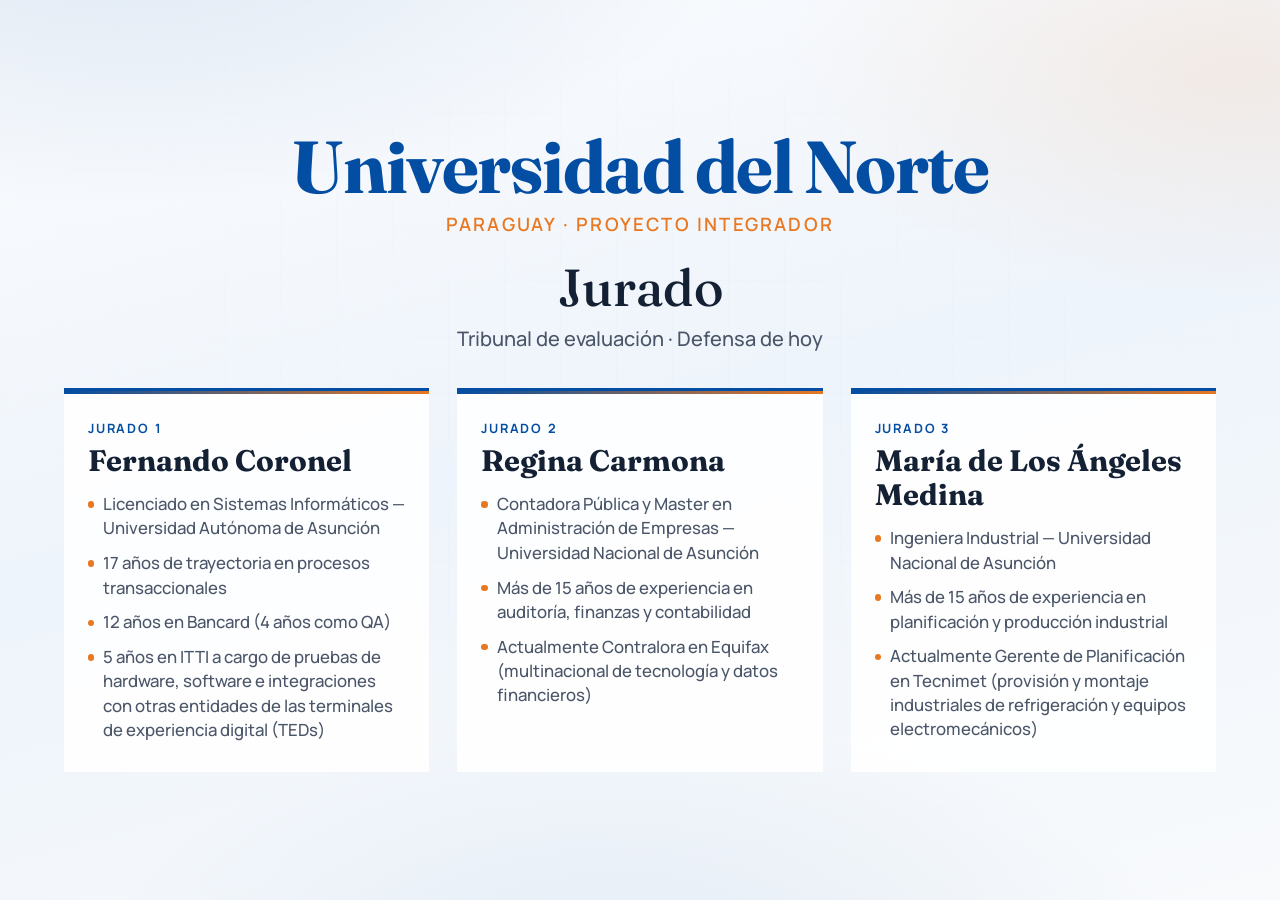
==== docs/index.html @ 90a96470 "Add docs/ site for GitHub Pages deploy Copy the jury presentation into docs/ so Pages can serve from" ====
<!DOCTYPE html>
<html lang="es">
<head>
  <meta charset="UTF-8" />
  <meta name="viewport" content="width=device-width, initial-scale=1" />
  <title>Jurado · Proyecto Integrador · Universidad del Norte</title>
  <link rel="preconnect" href="https://fonts.googleapis.com" />
  <link rel="preconnect" href="https://fonts.gstatic.com" crossorigin />
  <link href="https://fonts.googleapis.com/css2?family=Fraunces:opsz,wght@9..144,500;9..144,700&family=Manrope:wght@400;500;600;700&display=swap" rel="stylesheet" />
  <link rel="stylesheet" href="styles.css" />
</head>
<body>
  <div class="atmosphere" aria-hidden="true"></div>

  <main class="stage">
    <header class="brand-block">
      <p class="brand-mark">Universidad del Norte</p>
      <p class="brand-sub">Paraguay · Proyecto Integrador</p>
      <h1 class="title">Jurado</h1>
      <p class="lede">Tribunal de evaluación · Defensa de hoy</p>
    </header>

    <section class="profiles" aria-label="Miembros del jurado">
      <article class="profile profile--filled">
        <div class="profile__accent" aria-hidden="true"></div>
        <p class="profile__role">Jurado 1</p>
        <h2 class="profile__name">Fernando Coronel</h2>
        <ul class="profile__bio">
          <li>Licenciado en Sistemas Informáticos — Universidad Autónoma de Asunción</li>
          <li>17 años de trayectoria en procesos transaccionales</li>
          <li>12 años en Bancard (4 años como QA)</li>
          <li>5 años en ITTI a cargo de pruebas de hardware, software e integraciones con otras entidades de las terminales de experiencia digital (TEDs)</li>
        </ul>
      </article>

      <article class="profile profile--filled">
        <div class="profile__accent" aria-hidden="true"></div>
        <p class="profile__role">Jurado 2</p>
        <h2 class="profile__name">Regina Carmona</h2>
        <ul class="profile__bio">
          <li>Contadora Pública y Master en Administración de Empresas — Universidad Nacional de Asunción</li>
          <li>Más de 15 años de experiencia en auditoría, finanzas y contabilidad</li>
          <li>Actualmente Contralora en Equifax (multinacional de tecnología y datos financieros)</li>
        </ul>
      </article>

      <article class="profile profile--filled">
        <div class="profile__accent" aria-hidden="true"></div>
        <p class="profile__role">Jurado 3</p>
        <h2 class="profile__name">María de Los Ángeles Medina</h2>
        <ul class="profile__bio">
          <li>Ingeniera Industrial — Universidad Nacional de Asunción</li>
          <li>Más de 15 años de experiencia en planificación y producción industrial</li>
          <li>Actualmente Gerente de Planificación en Tecnimet (provisión y montaje industriales de refrigeración y equipos electromecánicos)</li>
        </ul>
      </article>
    </section>
  </main>
</body>
</html>
---- docs/styles.css ----
/* UniNorte-inspired light projection palette
   Primary blue: #034EA2 (institutional)
   Accent orange: #E87822 (warm CTA / highlight)
   Surfaces: off-white / soft blue wash — projector-safe */
:root {
  --blue: #034ea2;
  --blue-deep: #023a7a;
  --blue-soft: #e8f1fb;
  --orange: #e87822;
  --orange-soft: #fff1e4;
  --ink: #142033;
  --ink-muted: #4a5568;
  --paper: #f6f8fc;
  --paper-bright: #ffffff;
  --line: rgba(3, 78, 162, 0.14);
  --font-display: "Fraunces", "Georgia", serif;
  --font-body: "Manrope", "Segoe UI", sans-serif;
}

*,
*::before,
*::after {
  box-sizing: border-box;
}

html,
body {
  margin: 0;
  min-height: 100%;
}

body {
  font-family: var(--font-body);
  color: var(--ink);
  background: var(--paper);
  overflow-x: hidden;
}

.atmosphere {
  position: fixed;
  inset: 0;
  z-index: 0;
  pointer-events: none;
  background:
    radial-gradient(ellipse 90% 60% at 8% -10%, rgba(3, 78, 162, 0.12), transparent 55%),
    radial-gradient(ellipse 70% 50% at 96% 8%, rgba(232, 120, 34, 0.1), transparent 50%),
    radial-gradient(ellipse 80% 55% at 50% 110%, rgba(3, 78, 162, 0.08), transparent 55%),
    linear-gradient(165deg, #fbfcfe 0%, #eef4fb 48%, #f8fafc 100%);
}

.atmosphere::after {
  content: "";
  position: absolute;
  inset: 0;
  opacity: 0.35;
  background-image:
    linear-gradient(rgba(3, 78, 162, 0.035) 1px, transparent 1px),
    linear-gradient(90deg, rgba(3, 78, 162, 0.035) 1px, transparent 1px);
  background-size: 56px 56px;
  mask-image: radial-gradient(ellipse 75% 70% at 50% 40%, #000 20%, transparent 85%);
}

.stage {
  position: relative;
  z-index: 1;
  min-height: 100vh;
  display: flex;
  flex-direction: column;
  justify-content: center;
  gap: clamp(1.75rem, 4vh, 3rem);
  padding: clamp(1.5rem, 4vw, 3.5rem) clamp(1.25rem, 5vw, 4rem);
  max-width: 1280px;
  margin: 0 auto;
}

.brand-block {
  text-align: center;
  animation: rise 0.8s ease-out both;
}

.brand-mark {
  margin: 0;
  font-family: var(--font-display);
  font-weight: 700;
  font-size: clamp(2.4rem, 6.5vw, 4.6rem);
  line-height: 1.05;
  letter-spacing: -0.02em;
  color: var(--blue);
}

.brand-sub {
  margin: 0.35rem 0 0;
  font-size: clamp(0.95rem, 1.6vw, 1.15rem);
  font-weight: 600;
  letter-spacing: 0.12em;
  text-transform: uppercase;
  color: var(--orange);
}

.title {
  margin: clamp(1rem, 2.5vh, 1.6rem) 0 0;
  font-family: var(--font-display);
  font-weight: 500;
  font-size: clamp(2rem, 4.5vw, 3.25rem);
  line-height: 1.1;
  color: var(--ink);
}

.lede {
  margin: 0.5rem 0 0;
  font-size: clamp(1rem, 1.8vw, 1.25rem);
  color: var(--ink-muted);
  font-weight: 500;
}

.profiles {
  display: grid;
  grid-template-columns: repeat(3, minmax(0, 1fr));
  gap: clamp(1rem, 2.5vw, 1.75rem);
  align-items: stretch;
}

.profile {
  position: relative;
  padding: clamp(1.25rem, 2.5vw, 1.75rem) clamp(1.1rem, 2vw, 1.5rem)
    clamp(1.35rem, 2.5vw, 1.85rem);
  background: color-mix(in srgb, var(--paper-bright) 88%, transparent);
  border-top: 3px solid var(--blue);
  animation: rise 0.85s ease-out both;
}

.profile:nth-child(1) {
  animation-delay: 0.12s;
}

.profile:nth-child(2) {
  animation-delay: 0.24s;
}

.profile:nth-child(3) {
  animation-delay: 0.36s;
}

.profile__accent {
  position: absolute;
  left: 0;
  top: 0;
  width: 100%;
  height: 3px;
  background: linear-gradient(90deg, var(--blue), var(--orange));
  transform-origin: left center;
  animation: sweep 1.1s ease-out both;
}

.profile:nth-child(2) .profile__accent {
  animation-delay: 0.2s;
}

.profile:nth-child(3) .profile__accent {
  animation-delay: 0.35s;
}

.profile__role {
  margin: 0;
  font-size: 0.8rem;
  font-weight: 700;
  letter-spacing: 0.14em;
  text-transform: uppercase;
  color: var(--blue);
}

.profile__name {
  margin: 0.45rem 0 0.9rem;
  font-family: var(--font-display);
  font-weight: 700;
  font-size: clamp(1.45rem, 2.4vw, 1.85rem);
  line-height: 1.15;
  color: var(--ink);
}

.profile__bio {
  margin: 0;
  padding: 0;
  list-style: none;
  display: flex;
  flex-direction: column;
  gap: 0.65rem;
}

.profile__bio li {
  position: relative;
  padding-left: 0.95rem;
  font-size: clamp(0.92rem, 1.35vw, 1.05rem);
  line-height: 1.45;
  color: var(--ink-muted);
  font-weight: 500;
}

.profile__bio li::before {
  content: "";
  position: absolute;
  left: 0;
  top: 0.55em;
  width: 0.4rem;
  height: 0.4rem;
  border-radius: 50%;
  background: var(--orange);
}

@keyframes rise {
  from {
    opacity: 0;
    transform: translateY(14px);
  }
  to {
    opacity: 1;
    transform: translateY(0);
  }
}

@keyframes sweep {
  from {
    transform: scaleX(0);
  }
  to {
    transform: scaleX(1);
  }
}

@media (max-width: 900px) {
  .stage {
    justify-content: flex-start;
    padding-top: 2rem;
    padding-bottom: 2.5rem;
  }

  .profiles {
    grid-template-columns: 1fr;
  }

  .brand-mark {
    font-size: clamp(2rem, 9vw, 3rem);
  }
}

@media (prefers-reduced-motion: reduce) {
  .brand-block,
  .profile,
  .profile__accent {
    animation: none;
  }
}
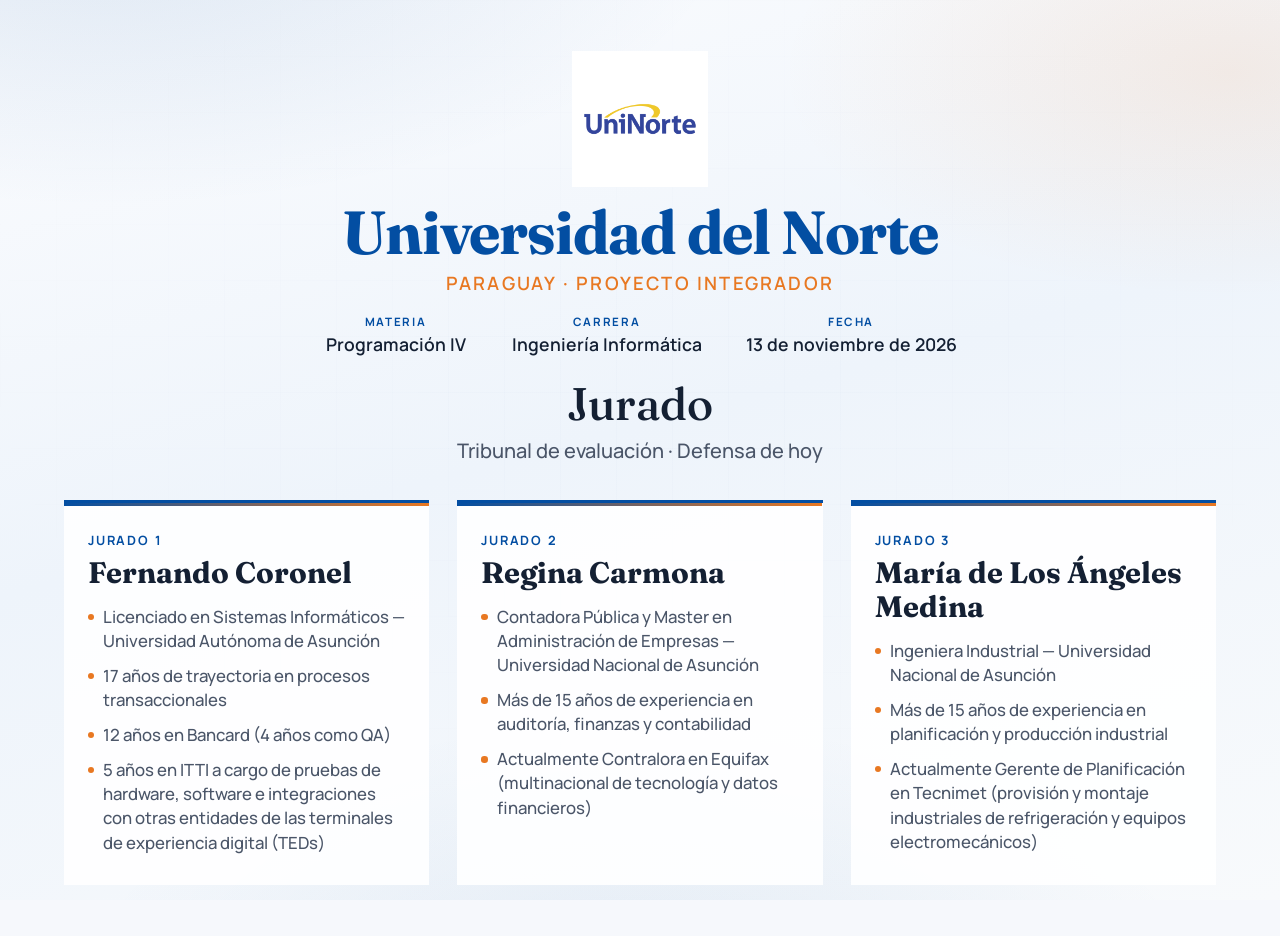
==== commit a79e5bf5: "Add Uninorte logo, course meta, and defense date Header now shows the institutional logo, Programaci" ====
--- a/docs/index.html
+++ b/docs/index.html
@@ -14,8 +14,29 @@
 
   <main class="stage">
     <header class="brand-block">
+      <img
+        class="brand-logo"
+        src="assets/uninorte-logo.png"
+        alt="Universidad del Norte"
+        width="980"
+        height="980"
+      />
       <p class="brand-mark">Universidad del Norte</p>
       <p class="brand-sub">Paraguay · Proyecto Integrador</p>
+      <dl class="meta">
+        <div class="meta__item">
+          <dt>Materia</dt>
+          <dd>Programación IV</dd>
+        </div>
+        <div class="meta__item">
+          <dt>Carrera</dt>
+          <dd>Ingeniería Informática</dd>
+        </div>
+        <div class="meta__item">
+          <dt>Fecha</dt>
+          <dd><time datetime="2026-11-13">13 de noviembre de 2026</time></dd>
+        </div>
+      </dl>
       <h1 class="title">Jurado</h1>
       <p class="lede">Tribunal de evaluación · Defensa de hoy</p>
     </header>
--- a/docs/styles.css
+++ b/docs/styles.css
@@ -78,11 +78,19 @@
   animation: rise 0.8s ease-out both;
 }
 
+.brand-logo {
+  display: block;
+  width: clamp(5.5rem, 12vw, 8.5rem);
+  height: auto;
+  margin: 0 auto 0.85rem;
+  object-fit: contain;
+}
+
 .brand-mark {
   margin: 0;
   font-family: var(--font-display);
   font-weight: 700;
-  font-size: clamp(2.4rem, 6.5vw, 4.6rem);
+  font-size: clamp(2.1rem, 5.5vw, 3.8rem);
   line-height: 1.05;
   letter-spacing: -0.02em;
   color: var(--blue);
@@ -97,11 +105,42 @@
   color: var(--orange);
 }
 
+.meta {
+  display: flex;
+  flex-wrap: wrap;
+  justify-content: center;
+  gap: clamp(0.75rem, 2vw, 1.75rem) clamp(1.25rem, 3.5vw, 2.75rem);
+  margin: clamp(0.9rem, 2vh, 1.35rem) auto 0;
+  max-width: 52rem;
+}
+
+.meta__item {
+  margin: 0;
+  text-align: center;
+  min-width: 9rem;
+}
+
+.meta dt {
+  margin: 0;
+  font-size: 0.72rem;
+  font-weight: 700;
+  letter-spacing: 0.14em;
+  text-transform: uppercase;
+  color: var(--blue);
+}
+
+.meta dd {
+  margin: 0.2rem 0 0;
+  font-size: clamp(0.95rem, 1.5vw, 1.1rem);
+  font-weight: 600;
+  color: var(--ink);
+}
+
 .title {
   margin: clamp(1rem, 2.5vh, 1.6rem) 0 0;
   font-family: var(--font-display);
   font-weight: 500;
-  font-size: clamp(2rem, 4.5vw, 3.25rem);
+  font-size: clamp(1.85rem, 4vw, 2.85rem);
   line-height: 1.1;
   color: var(--ink);
 }
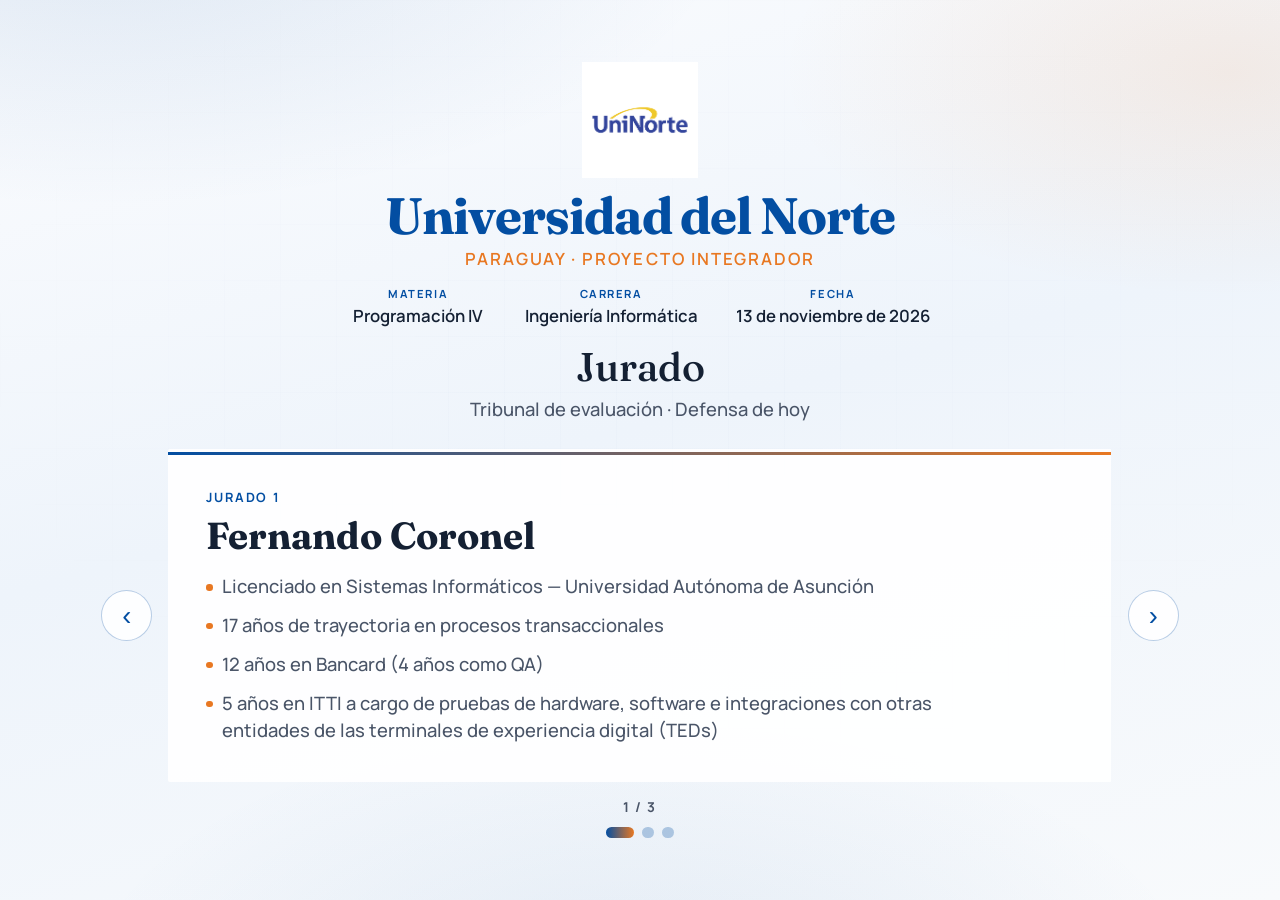
==== commit cf976b39: "Add click-only juror carousel with smooth transitions Replace the three-column grid with a click-dri" ====
--- a/docs/index.html
+++ b/docs/index.html
@@ -41,41 +41,77 @@
       <p class="lede">Tribunal de evaluación · Defensa de hoy</p>
     </header>
 
-    <section class="profiles" aria-label="Miembros del jurado">
-      <article class="profile profile--filled">
-        <div class="profile__accent" aria-hidden="true"></div>
-        <p class="profile__role">Jurado 1</p>
-        <h2 class="profile__name">Fernando Coronel</h2>
-        <ul class="profile__bio">
-          <li>Licenciado en Sistemas Informáticos — Universidad Autónoma de Asunción</li>
-          <li>17 años de trayectoria en procesos transaccionales</li>
-          <li>12 años en Bancard (4 años como QA)</li>
-          <li>5 años en ITTI a cargo de pruebas de hardware, software e integraciones con otras entidades de las terminales de experiencia digital (TEDs)</li>
-        </ul>
-      </article>
+    <section
+      class="carousel"
+      aria-roledescription="carrusel"
+      aria-label="Miembros del jurado"
+      data-carousel
+    >
+      <div class="carousel__shell">
+        <button
+          type="button"
+          class="carousel__nav carousel__nav--prev"
+          data-carousel-prev
+          aria-label="Jurado anterior"
+        >
+          <span aria-hidden="true">‹</span>
+        </button>
 
-      <article class="profile profile--filled">
-        <div class="profile__accent" aria-hidden="true"></div>
-        <p class="profile__role">Jurado 2</p>
-        <h2 class="profile__name">Regina Carmona</h2>
-        <ul class="profile__bio">
-          <li>Contadora Pública y Master en Administración de Empresas — Universidad Nacional de Asunción</li>
-          <li>Más de 15 años de experiencia en auditoría, finanzas y contabilidad</li>
-          <li>Actualmente Contralora en Equifax (multinacional de tecnología y datos financieros)</li>
-        </ul>
-      </article>
+        <div class="carousel__viewport">
+          <div class="carousel__track" data-carousel-track>
+            <article class="carousel__slide profile is-active" data-carousel-slide aria-hidden="false">
+              <div class="profile__accent" aria-hidden="true"></div>
+              <p class="profile__role">Jurado 1</p>
+              <h2 class="profile__name">Fernando Coronel</h2>
+              <ul class="profile__bio">
+                <li>Licenciado en Sistemas Informáticos — Universidad Autónoma de Asunción</li>
+                <li>17 años de trayectoria en procesos transaccionales</li>
+                <li>12 años en Bancard (4 años como QA)</li>
+                <li>5 años en ITTI a cargo de pruebas de hardware, software e integraciones con otras entidades de las terminales de experiencia digital (TEDs)</li>
+              </ul>
+            </article>
 
-      <article class="profile profile--filled">
-        <div class="profile__accent" aria-hidden="true"></div>
-        <p class="profile__role">Jurado 3</p>
-        <h2 class="profile__name">María de Los Ángeles Medina</h2>
-        <ul class="profile__bio">
-          <li>Ingeniera Industrial — Universidad Nacional de Asunción</li>
-          <li>Más de 15 años de experiencia en planificación y producción industrial</li>
-          <li>Actualmente Gerente de Planificación en Tecnimet (provisión y montaje industriales de refrigeración y equipos electromecánicos)</li>
-        </ul>
-      </article>
+            <article class="carousel__slide profile" data-carousel-slide aria-hidden="true">
+              <div class="profile__accent" aria-hidden="true"></div>
+              <p class="profile__role">Jurado 2</p>
+              <h2 class="profile__name">Regina Carmona</h2>
+              <ul class="profile__bio">
+                <li>Contadora Pública y Master en Administración de Empresas — Universidad Nacional de Asunción</li>
+                <li>Más de 15 años de experiencia en auditoría, finanzas y contabilidad</li>
+                <li>Actualmente Contralora en Equifax (multinacional de tecnología y datos financieros)</li>
+              </ul>
+            </article>
+
+            <article class="carousel__slide profile" data-carousel-slide aria-hidden="true">
+              <div class="profile__accent" aria-hidden="true"></div>
+              <p class="profile__role">Jurado 3</p>
+              <h2 class="profile__name">María de Los Ángeles Medina</h2>
+              <ul class="profile__bio">
+                <li>Ingeniera Industrial — Universidad Nacional de Asunción</li>
+                <li>Más de 15 años de experiencia en planificación y producción industrial</li>
+                <li>Actualmente Gerente de Planificación en Tecnimet (provisión y montaje industriales de refrigeración y equipos electromecánicos)</li>
+              </ul>
+            </article>
+          </div>
+        </div>
+
+        <button
+          type="button"
+          class="carousel__nav carousel__nav--next"
+          data-carousel-next
+          aria-label="Jurado siguiente"
+        >
+          <span aria-hidden="true">›</span>
+        </button>
+      </div>
+
+      <div class="carousel__footer">
+        <p class="carousel__status" data-carousel-status aria-live="polite">1 / 3</p>
+        <div class="carousel__dots" data-carousel-dots role="tablist" aria-label="Seleccionar jurado"></div>
+      </div>
     </section>
   </main>
+
+  <script src="carousel.js" defer></script>
 </body>
 </html>
--- a/docs/styles.css
+++ b/docs/styles.css
@@ -15,6 +15,7 @@
   --line: rgba(3, 78, 162, 0.14);
   --font-display: "Fraunces", "Georgia", serif;
   --font-body: "Manrope", "Segoe UI", sans-serif;
+  --ease-carousel: cubic-bezier(0.22, 1, 0.36, 1);
 }
 
 *,
@@ -67,9 +68,9 @@
   display: flex;
   flex-direction: column;
   justify-content: center;
-  gap: clamp(1.75rem, 4vh, 3rem);
-  padding: clamp(1.5rem, 4vw, 3.5rem) clamp(1.25rem, 5vw, 4rem);
-  max-width: 1280px;
+  gap: clamp(1.25rem, 3vh, 2.25rem);
+  padding: clamp(1.25rem, 3.5vw, 3rem) clamp(1rem, 4vw, 3.5rem);
+  max-width: 1180px;
   margin: 0 auto;
 }
 
@@ -80,9 +81,9 @@
 
 .brand-logo {
   display: block;
-  width: clamp(5.5rem, 12vw, 8.5rem);
+  width: clamp(4.75rem, 10vw, 7.25rem);
   height: auto;
-  margin: 0 auto 0.85rem;
+  margin: 0 auto 0.7rem;
   object-fit: contain;
 }
 
@@ -90,15 +91,15 @@
   margin: 0;
   font-family: var(--font-display);
   font-weight: 700;
-  font-size: clamp(2.1rem, 5.5vw, 3.8rem);
+  font-size: clamp(1.85rem, 4.8vw, 3.2rem);
   line-height: 1.05;
   letter-spacing: -0.02em;
   color: var(--blue);
 }
 
 .brand-sub {
-  margin: 0.35rem 0 0;
-  font-size: clamp(0.95rem, 1.6vw, 1.15rem);
+  margin: 0.3rem 0 0;
+  font-size: clamp(0.9rem, 1.5vw, 1.05rem);
   font-weight: 600;
   letter-spacing: 0.12em;
   text-transform: uppercase;
@@ -109,20 +110,20 @@
   display: flex;
   flex-wrap: wrap;
   justify-content: center;
-  gap: clamp(0.75rem, 2vw, 1.75rem) clamp(1.25rem, 3.5vw, 2.75rem);
-  margin: clamp(0.9rem, 2vh, 1.35rem) auto 0;
+  gap: clamp(0.65rem, 1.8vw, 1.5rem) clamp(1rem, 3vw, 2.4rem);
+  margin: clamp(0.75rem, 1.8vh, 1.1rem) auto 0;
   max-width: 52rem;
 }
 
 .meta__item {
   margin: 0;
   text-align: center;
-  min-width: 9rem;
+  min-width: 8.5rem;
 }
 
 .meta dt {
   margin: 0;
-  font-size: 0.72rem;
+  font-size: 0.7rem;
   font-weight: 700;
   letter-spacing: 0.14em;
   text-transform: uppercase;
@@ -130,54 +131,167 @@
 }
 
 .meta dd {
-  margin: 0.2rem 0 0;
-  font-size: clamp(0.95rem, 1.5vw, 1.1rem);
+  margin: 0.18rem 0 0;
+  font-size: clamp(0.92rem, 1.4vw, 1.05rem);
   font-weight: 600;
   color: var(--ink);
 }
 
 .title {
-  margin: clamp(1rem, 2.5vh, 1.6rem) 0 0;
+  margin: clamp(0.85rem, 2vh, 1.25rem) 0 0;
   font-family: var(--font-display);
   font-weight: 500;
-  font-size: clamp(1.85rem, 4vw, 2.85rem);
+  font-size: clamp(1.7rem, 3.6vw, 2.5rem);
   line-height: 1.1;
   color: var(--ink);
 }
 
 .lede {
-  margin: 0.5rem 0 0;
-  font-size: clamp(1rem, 1.8vw, 1.25rem);
+  margin: 0.4rem 0 0;
+  font-size: clamp(0.95rem, 1.6vw, 1.15rem);
   color: var(--ink-muted);
   font-weight: 500;
 }
 
-.profiles {
+/* —— Carousel —— */
+.carousel {
+  width: 100%;
+  animation: rise 0.85s ease-out both;
+  animation-delay: 0.12s;
+}
+
+.carousel__shell {
   display: grid;
-  grid-template-columns: repeat(3, minmax(0, 1fr));
-  gap: clamp(1rem, 2.5vw, 1.75rem);
-  align-items: stretch;
+  grid-template-columns: auto minmax(0, 1fr) auto;
+  align-items: center;
+  gap: clamp(0.5rem, 1.5vw, 1rem);
+}
+
+.carousel__viewport {
+  overflow: hidden;
+  border-radius: 2px;
+  isolation: isolate;
+}
+
+.carousel__track {
+  --carousel-index: 0;
+  display: flex;
+  width: 100%;
+  transform: translate3d(calc(var(--carousel-index) * -100%), 0, 0);
+  transition: transform 0.62s var(--ease-carousel);
+  will-change: transform;
+}
+
+.carousel__slide {
+  flex: 0 0 100%;
+  width: 100%;
+  min-width: 100%;
+  opacity: 0.35;
+  transform: scale(0.965) translateY(8px);
+  filter: blur(0.4px);
+  transition:
+    opacity 0.55s var(--ease-carousel),
+    transform 0.62s var(--ease-carousel),
+    filter 0.55s var(--ease-carousel);
+}
+
+.carousel__slide.is-active {
+  opacity: 1;
+  transform: scale(1) translateY(0);
+  filter: none;
+}
+
+.carousel__nav {
+  appearance: none;
+  border: 1.5px solid color-mix(in srgb, var(--blue) 28%, transparent);
+  background: color-mix(in srgb, var(--paper-bright) 86%, transparent);
+  color: var(--blue);
+  width: clamp(2.6rem, 5vw, 3.2rem);
+  height: clamp(2.6rem, 5vw, 3.2rem);
+  border-radius: 999px;
+  cursor: pointer;
+  display: grid;
+  place-items: center;
+  font-size: 1.7rem;
+  line-height: 1;
+  padding: 0;
+  transition:
+    background 0.25s ease,
+    border-color 0.25s ease,
+    color 0.25s ease,
+    transform 0.25s var(--ease-carousel);
+}
+
+.carousel__nav:hover {
+  background: var(--blue);
+  border-color: var(--blue);
+  color: #fff;
+}
+
+.carousel__nav:active {
+  transform: scale(0.94);
+}
+
+.carousel__nav:focus-visible {
+  outline: 2px solid var(--orange);
+  outline-offset: 3px;
+}
+
+.carousel__footer {
+  display: flex;
+  flex-direction: column;
+  align-items: center;
+  gap: 0.7rem;
+  margin-top: 1rem;
+}
+
+.carousel__status {
+  margin: 0;
+  font-size: 0.85rem;
+  font-weight: 700;
+  letter-spacing: 0.12em;
+  text-transform: uppercase;
+  color: var(--ink-muted);
+}
+
+.carousel__dots {
+  display: flex;
+  gap: 0.55rem;
+  align-items: center;
+}
+
+.carousel__dot {
+  appearance: none;
+  border: 0;
+  padding: 0;
+  width: 0.7rem;
+  height: 0.7rem;
+  border-radius: 999px;
+  background: color-mix(in srgb, var(--blue) 28%, transparent);
+  cursor: pointer;
+  transition:
+    width 0.35s var(--ease-carousel),
+    background 0.35s ease,
+    transform 0.25s ease;
+}
+
+.carousel__dot.is-active {
+  width: 1.7rem;
+  background: linear-gradient(90deg, var(--blue), var(--orange));
+}
+
+.carousel__dot:focus-visible {
+  outline: 2px solid var(--orange);
+  outline-offset: 3px;
 }
 
 .profile {
   position: relative;
-  padding: clamp(1.25rem, 2.5vw, 1.75rem) clamp(1.1rem, 2vw, 1.5rem)
-    clamp(1.35rem, 2.5vw, 1.85rem);
-  background: color-mix(in srgb, var(--paper-bright) 88%, transparent);
-  border-top: 3px solid var(--blue);
-  animation: rise 0.85s ease-out both;
-}
-
-.profile:nth-child(1) {
-  animation-delay: 0.12s;
-}
-
-.profile:nth-child(2) {
-  animation-delay: 0.24s;
-}
-
-.profile:nth-child(3) {
-  animation-delay: 0.36s;
+  padding: clamp(1.5rem, 3vw, 2.25rem) clamp(1.35rem, 3vw, 2.5rem)
+    clamp(1.6rem, 3vw, 2.35rem);
+  background: color-mix(in srgb, var(--paper-bright) 90%, transparent);
+  border-top: 3px solid transparent;
+  min-height: clamp(16rem, 34vh, 22rem);
 }
 
 .profile__accent {
@@ -188,15 +302,6 @@
   height: 3px;
   background: linear-gradient(90deg, var(--blue), var(--orange));
   transform-origin: left center;
-  animation: sweep 1.1s ease-out both;
-}
-
-.profile:nth-child(2) .profile__accent {
-  animation-delay: 0.2s;
-}
-
-.profile:nth-child(3) .profile__accent {
-  animation-delay: 0.35s;
 }
 
 .profile__role {
@@ -209,10 +314,10 @@
 }
 
 .profile__name {
-  margin: 0.45rem 0 0.9rem;
+  margin: 0.5rem 0 1rem;
   font-family: var(--font-display);
   font-weight: 700;
-  font-size: clamp(1.45rem, 2.4vw, 1.85rem);
+  font-size: clamp(1.7rem, 3.2vw, 2.35rem);
   line-height: 1.15;
   color: var(--ink);
 }
@@ -223,14 +328,15 @@
   list-style: none;
   display: flex;
   flex-direction: column;
-  gap: 0.65rem;
+  gap: 0.7rem;
+  max-width: 46rem;
 }
 
 .profile__bio li {
   position: relative;
-  padding-left: 0.95rem;
-  font-size: clamp(0.92rem, 1.35vw, 1.05rem);
-  line-height: 1.45;
+  padding-left: 1rem;
+  font-size: clamp(1rem, 1.55vw, 1.15rem);
+  line-height: 1.5;
   color: var(--ink-muted);
   font-weight: 500;
 }
@@ -239,7 +345,7 @@
   content: "";
   position: absolute;
   left: 0;
-  top: 0.55em;
+  top: 0.6em;
   width: 0.4rem;
   height: 0.4rem;
   border-radius: 50%;
@@ -257,35 +363,64 @@
   }
 }
 
-@keyframes sweep {
-  from {
-    transform: scaleX(0);
-  }
-  to {
-    transform: scaleX(1);
-  }
-}
-
-@media (max-width: 900px) {
+@media (max-width: 700px) {
   .stage {
     justify-content: flex-start;
-    padding-top: 2rem;
-    padding-bottom: 2.5rem;
-  }
-
-  .profiles {
+    padding-top: 1.5rem;
+    padding-bottom: 2rem;
+  }
+
+  .carousel__shell {
     grid-template-columns: 1fr;
+    grid-template-areas:
+      "viewport"
+      "nav";
+    gap: 0.85rem;
+  }
+
+  .carousel__viewport {
+    grid-area: viewport;
+  }
+
+  .carousel__nav--prev,
+  .carousel__nav--next {
+    justify-self: center;
+  }
+
+  .carousel__shell {
+    display: flex;
+    flex-wrap: wrap;
+    justify-content: center;
+  }
+
+  .carousel__viewport {
+    flex: 1 1 100%;
+    order: 1;
+  }
+
+  .carousel__nav--prev {
+    order: 2;
+  }
+
+  .carousel__nav--next {
+    order: 3;
   }
 
   .brand-mark {
-    font-size: clamp(2rem, 9vw, 3rem);
+    font-size: clamp(1.75rem, 8vw, 2.6rem);
   }
 }
 
 @media (prefers-reduced-motion: reduce) {
   .brand-block,
-  .profile,
-  .profile__accent {
+  .carousel {
     animation: none;
   }
-}
+
+  .carousel__track,
+  .carousel__slide,
+  .carousel__nav,
+  .carousel__dot {
+    transition: none;
+  }
+}
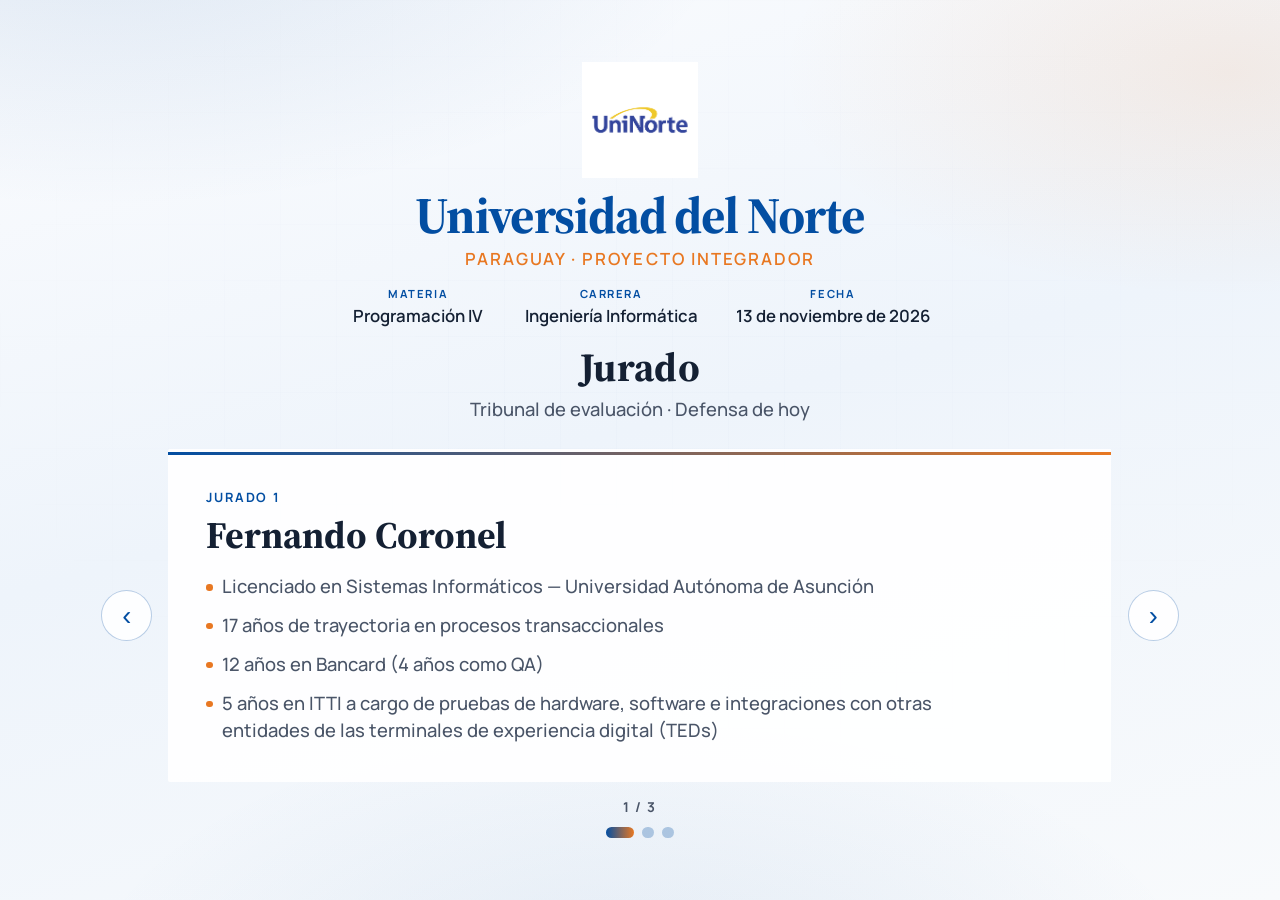
==== commit fb70551d: "Fix awkward Jurado J by switching display font Replace Fraunces (wonky J) with Source Serif 4 for ti" ====
--- a/docs/index.html
+++ b/docs/index.html
@@ -6,7 +6,7 @@
   <title>Jurado · Proyecto Integrador · Universidad del Norte</title>
   <link rel="preconnect" href="https://fonts.googleapis.com" />
   <link rel="preconnect" href="https://fonts.gstatic.com" crossorigin />
-  <link href="https://fonts.googleapis.com/css2?family=Fraunces:opsz,wght@9..144,500;9..144,700&family=Manrope:wght@400;500;600;700&display=swap" rel="stylesheet" />
+  <link href="https://fonts.googleapis.com/css2?family=Manrope:wght@400;500;600;700&family=Source+Serif+4:opsz,wght@8..60,500;8..60,700&display=swap" rel="stylesheet" />
   <link rel="stylesheet" href="styles.css" />
 </head>
 <body>
--- a/docs/styles.css
+++ b/docs/styles.css
@@ -13,7 +13,7 @@
   --paper: #f6f8fc;
   --paper-bright: #ffffff;
   --line: rgba(3, 78, 162, 0.14);
-  --font-display: "Fraunces", "Georgia", serif;
+  --font-display: "Source Serif 4", "Georgia", serif;
   --font-body: "Manrope", "Segoe UI", sans-serif;
   --ease-carousel: cubic-bezier(0.22, 1, 0.36, 1);
 }
@@ -140,9 +140,11 @@
 .title {
   margin: clamp(0.85rem, 2vh, 1.25rem) 0 0;
   font-family: var(--font-display);
-  font-weight: 500;
+  font-weight: 700;
   font-size: clamp(1.7rem, 3.6vw, 2.5rem);
   line-height: 1.1;
+  letter-spacing: 0.01em;
+  font-optical-sizing: auto;
   color: var(--ink);
 }
 
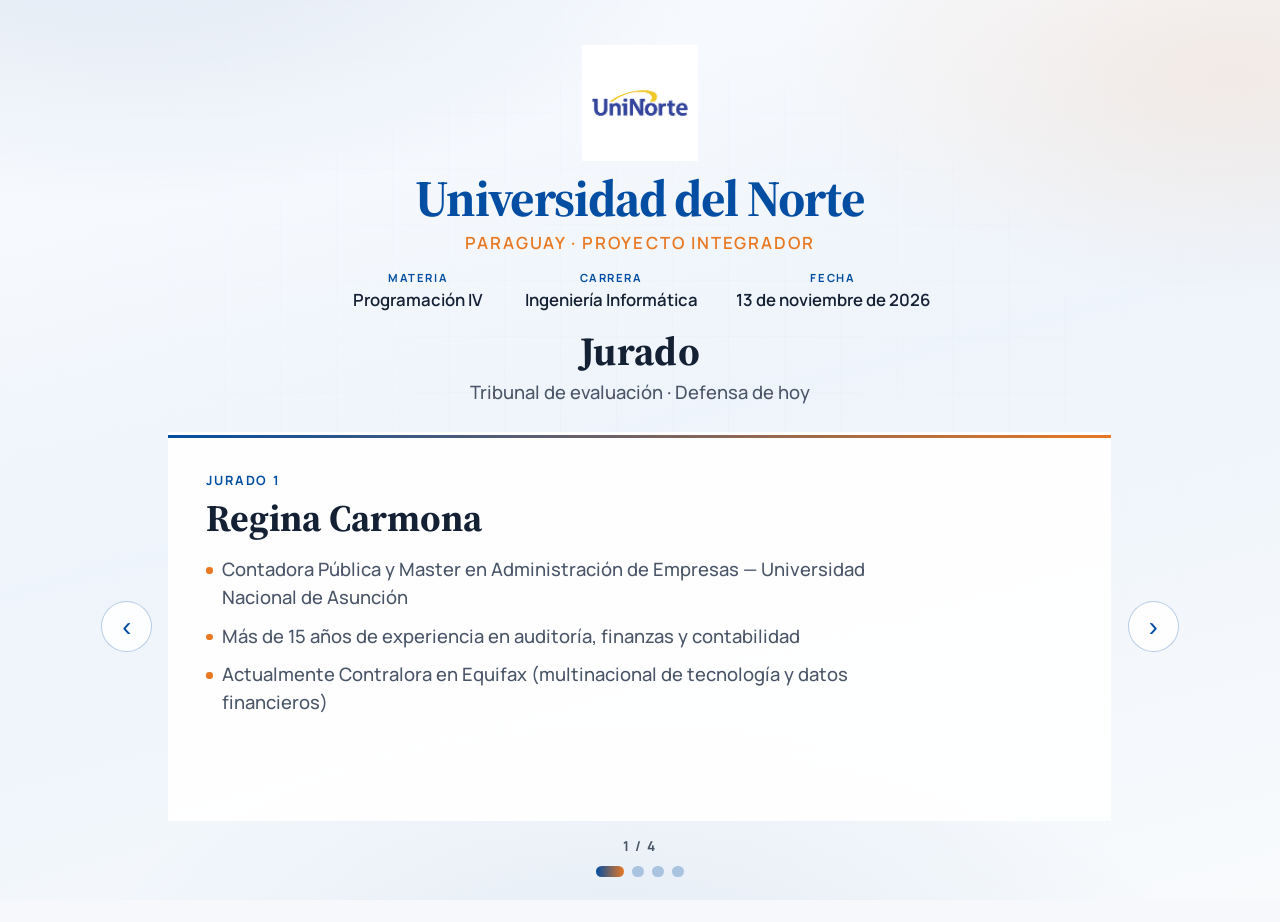
==== commit f1d0711a: "Add Rebeca Agüero and put women first in the jury Insert the fourth juror profile and reorder the ca" ====
--- a/docs/index.html
+++ b/docs/index.html
@@ -62,18 +62,6 @@
             <article class="carousel__slide profile is-active" data-carousel-slide aria-hidden="false">
               <div class="profile__accent" aria-hidden="true"></div>
               <p class="profile__role">Jurado 1</p>
-              <h2 class="profile__name">Fernando Coronel</h2>
-              <ul class="profile__bio">
-                <li>Licenciado en Sistemas Informáticos — Universidad Autónoma de Asunción</li>
-                <li>17 años de trayectoria en procesos transaccionales</li>
-                <li>12 años en Bancard (4 años como QA)</li>
-                <li>5 años en ITTI a cargo de pruebas de hardware, software e integraciones con otras entidades de las terminales de experiencia digital (TEDs)</li>
-              </ul>
-            </article>
-
-            <article class="carousel__slide profile" data-carousel-slide aria-hidden="true">
-              <div class="profile__accent" aria-hidden="true"></div>
-              <p class="profile__role">Jurado 2</p>
               <h2 class="profile__name">Regina Carmona</h2>
               <ul class="profile__bio">
                 <li>Contadora Pública y Master en Administración de Empresas — Universidad Nacional de Asunción</li>
@@ -84,12 +72,36 @@
 
             <article class="carousel__slide profile" data-carousel-slide aria-hidden="true">
               <div class="profile__accent" aria-hidden="true"></div>
-              <p class="profile__role">Jurado 3</p>
+              <p class="profile__role">Jurado 2</p>
               <h2 class="profile__name">María de Los Ángeles Medina</h2>
               <ul class="profile__bio">
                 <li>Ingeniera Industrial — Universidad Nacional de Asunción</li>
                 <li>Más de 15 años de experiencia en planificación y producción industrial</li>
                 <li>Actualmente Gerente de Planificación en Tecnimet (provisión y montaje industriales de refrigeración y equipos electromecánicos)</li>
+              </ul>
+            </article>
+
+            <article class="carousel__slide profile" data-carousel-slide aria-hidden="true">
+              <div class="profile__accent" aria-hidden="true"></div>
+              <p class="profile__role">Jurado 3</p>
+              <h2 class="profile__name">Rebeca Agüero</h2>
+              <ul class="profile__bio">
+                <li>Experiencia en inteligencia de negocios, análisis de datos y planificación comercial</li>
+                <li>Supervisora de Business Intelligence en Distribuidora Gloria y jefa de Business Intelligence Financiero en Cadena Real</li>
+                <li>En Nestlé Paraguay estuvo a cargo del área de Business Intelligence hasta mayo de este año</li>
+                <li>Actualmente se desempeña en un rol estratégico dentro del área de Planificación y Desarrollo Comercial</li>
+              </ul>
+            </article>
+
+            <article class="carousel__slide profile" data-carousel-slide aria-hidden="true">
+              <div class="profile__accent" aria-hidden="true"></div>
+              <p class="profile__role">Jurado 4</p>
+              <h2 class="profile__name">Fernando Coronel</h2>
+              <ul class="profile__bio">
+                <li>Licenciado en Sistemas Informáticos — Universidad Autónoma de Asunción</li>
+                <li>17 años de trayectoria en procesos transaccionales</li>
+                <li>12 años en Bancard (4 años como QA)</li>
+                <li>5 años en ITTI a cargo de pruebas de hardware, software e integraciones con otras entidades de las terminales de experiencia digital (TEDs)</li>
               </ul>
             </article>
           </div>
@@ -106,7 +118,7 @@
       </div>
 
       <div class="carousel__footer">
-        <p class="carousel__status" data-carousel-status aria-live="polite">1 / 3</p>
+        <p class="carousel__status" data-carousel-status aria-live="polite">1 / 4</p>
         <div class="carousel__dots" data-carousel-dots role="tablist" aria-label="Seleccionar jurado"></div>
       </div>
     </section>
